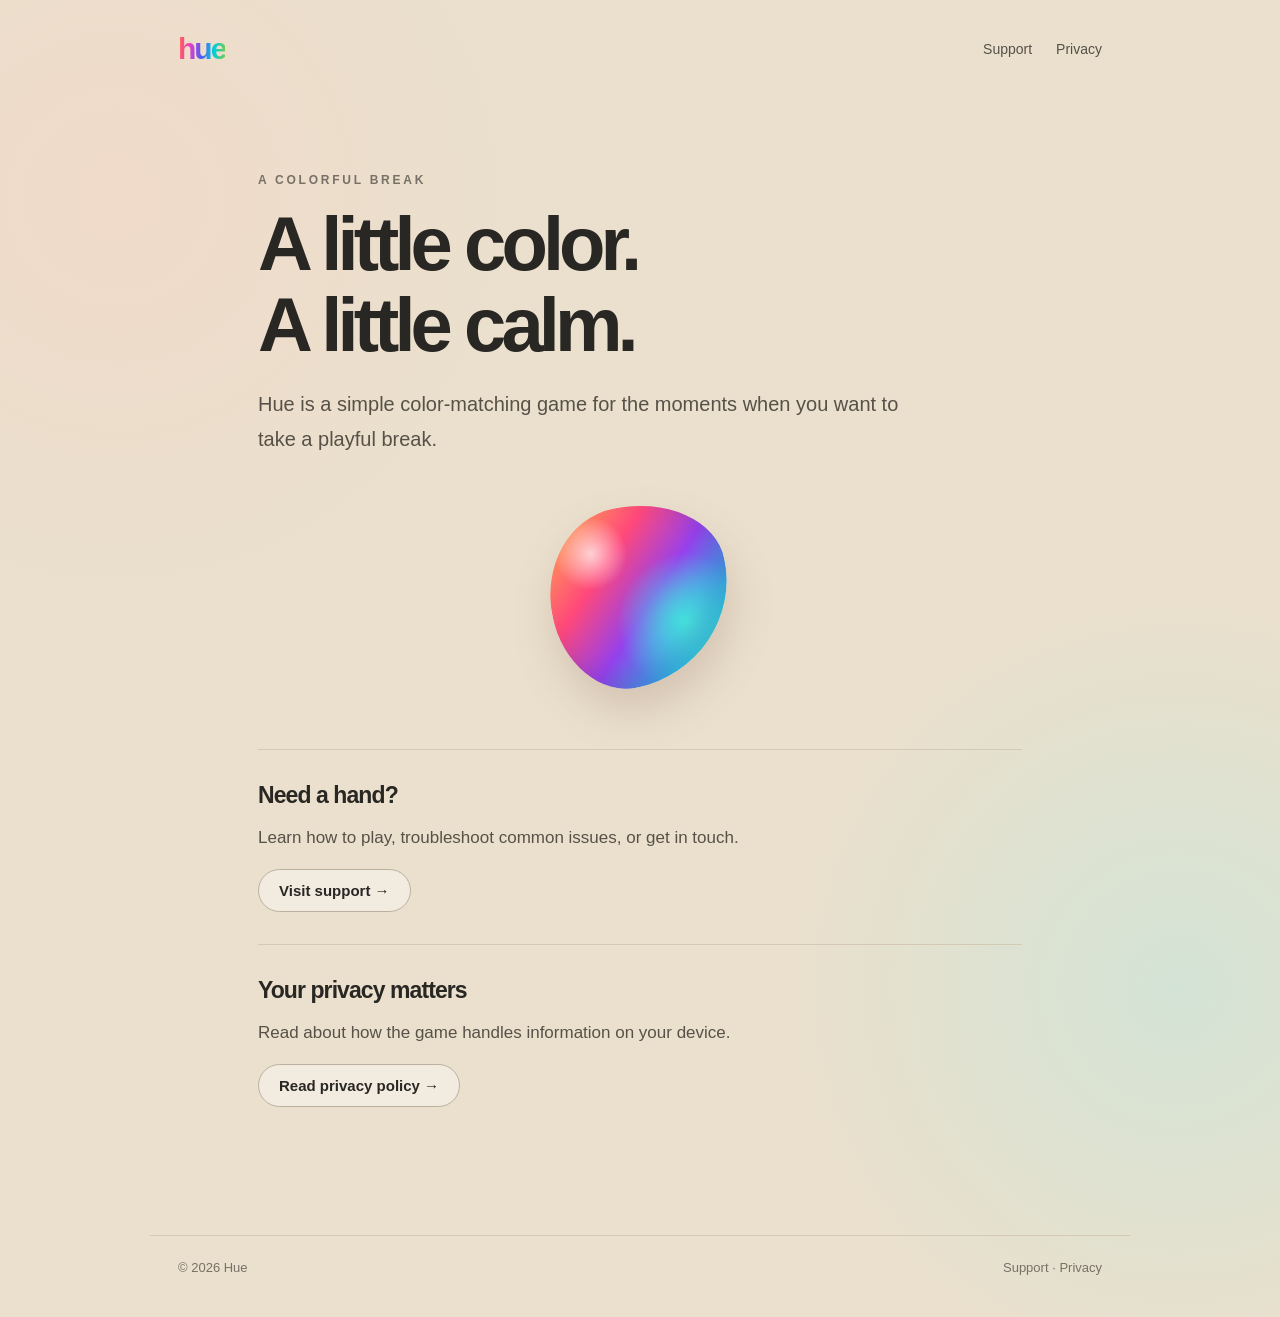
==== hue/index.html @ c6660a91 "added files" ====
<!doctype html><html lang="en"><head><meta charset="utf-8"><meta name="viewport" content="width=device-width,initial-scale=1"><meta name="theme-color" content="#eae0cd"><meta name="description" content="Support and privacy information for Hue, a colorful break."><title>Hue — A colorful break</title><link rel="stylesheet" href="styles.css"></head><body><header><a class="brand" href="index.html" aria-label="Hue home">hue</a><nav><a href="support.html">Support</a><a href="privacy.html">Privacy</a></nav></header><main><span class="eyebrow">A colorful break</span><h1>A little color.<br>A little calm.</h1><p class="lead">Hue is a simple color-matching game for the moments when you want to take a playful break.</p><div class="orb" role="img" aria-label="Colorful glossy abstract blob"></div><div class="section"><h2>Need a hand?</h2><p>Learn how to play, troubleshoot common issues, or get in touch.</p><a class="pill" href="support.html">Visit support →</a></div><div class="section"><h2>Your privacy matters</h2><p>Read about how the game handles information on your device.</p><a class="pill" href="privacy.html">Read privacy policy →</a></div></main><footer><span>© 2026 Hue</span><span><a href="support.html">Support</a> · <a href="privacy.html">Privacy</a></span></footer></body></html>
---- hue/styles.css ----
:root{color-scheme:light;--bg:#eae0cd;--ink:#292723;--muted:#777167;--line:#d5c9b6;--white:#fffaf2}*{box-sizing:border-box}html{scroll-behavior:smooth}body{margin:0;background:radial-gradient(circle at 9% 15%,#f5d7c899,transparent 25%),radial-gradient(circle at 92% 75%,#bfe6dc88,transparent 25%),var(--bg);color:var(--ink);font-family:-apple-system,BlinkMacSystemFont,'Segoe UI',sans-serif;min-height:100vh}a{color:inherit}header{max-width:980px;margin:auto;padding:32px 28px;display:flex;align-items:center;justify-content:space-between;gap:18px}.brand{text-decoration:none;font-size:30px;font-weight:750;letter-spacing:-2px;background:linear-gradient(95deg,#ff673f,#ed3fc4,#505af4,#00cddc,#80cc43);color:transparent;background-clip:text;-webkit-background-clip:text}nav{display:flex;gap:24px}nav a{text-decoration:none;font-size:14px;color:#555048}nav a:hover,nav a[aria-current=page]{color:#171513;text-decoration:underline;text-underline-offset:6px}main{max-width:820px;margin:0 auto;padding:72px 28px 96px}.eyebrow{font-size:12px;text-transform:uppercase;letter-spacing:.23em;color:var(--muted);font-weight:700}h1{font-size:clamp(44px,8vw,76px);letter-spacing:-.065em;line-height:1.06;margin:16px 0 22px;font-weight:700}h2{font-size:23px;letter-spacing:-.04em;margin:0 0 14px}p{font-size:17px;line-height:1.75;color:#575148;margin:0 0 16px}.lead{font-size:20px;max-width:660px}.orb{height:180px;width:180px;border-radius:45% 55% 62% 38%/52% 40% 60% 48%;margin:48px auto 64px;background:radial-gradient(circle at 28% 22%,#ffffffb3,transparent 19%),radial-gradient(circle at 72% 70%,#44e5dd,transparent 38%),linear-gradient(135deg,#ffbd49,#ff487a 32%,#9641ec 55%,#16c7ec 80%,#adf142);box-shadow:inset -12px -15px 22px #51338a33,0 22px 40px #9a766b44;transform:rotate(-12deg)}.section{border-top:1px solid var(--line);padding:32px 0}.section p:last-child{margin-bottom:0}.pill{display:inline-block;padding:12px 20px;border:1px solid #bcb1a0;border-radius:100px;background:#ffffff5e;text-decoration:none;font-weight:600;font-size:15px}.pill:hover{background:#fff9ee}footer{border-top:1px solid var(--line);max-width:980px;margin:auto;padding:24px 28px 42px;display:flex;justify-content:space-between;gap:16px;color:var(--muted);font-size:13px}footer a{text-decoration:none}footer a:hover{text-decoration:underline}.note{padding:17px 20px;background:#ffffff75;border:1px solid #d8c9b3;border-radius:14px;font-size:14px;line-height:1.6;color:#5d534a}@media(max-width:550px){header{padding:24px 20px}nav{gap:14px}main{padding:48px 22px 70px}.orb{height:150px;width:150px}footer{padding:24px 22px 36px;flex-direction:column}}
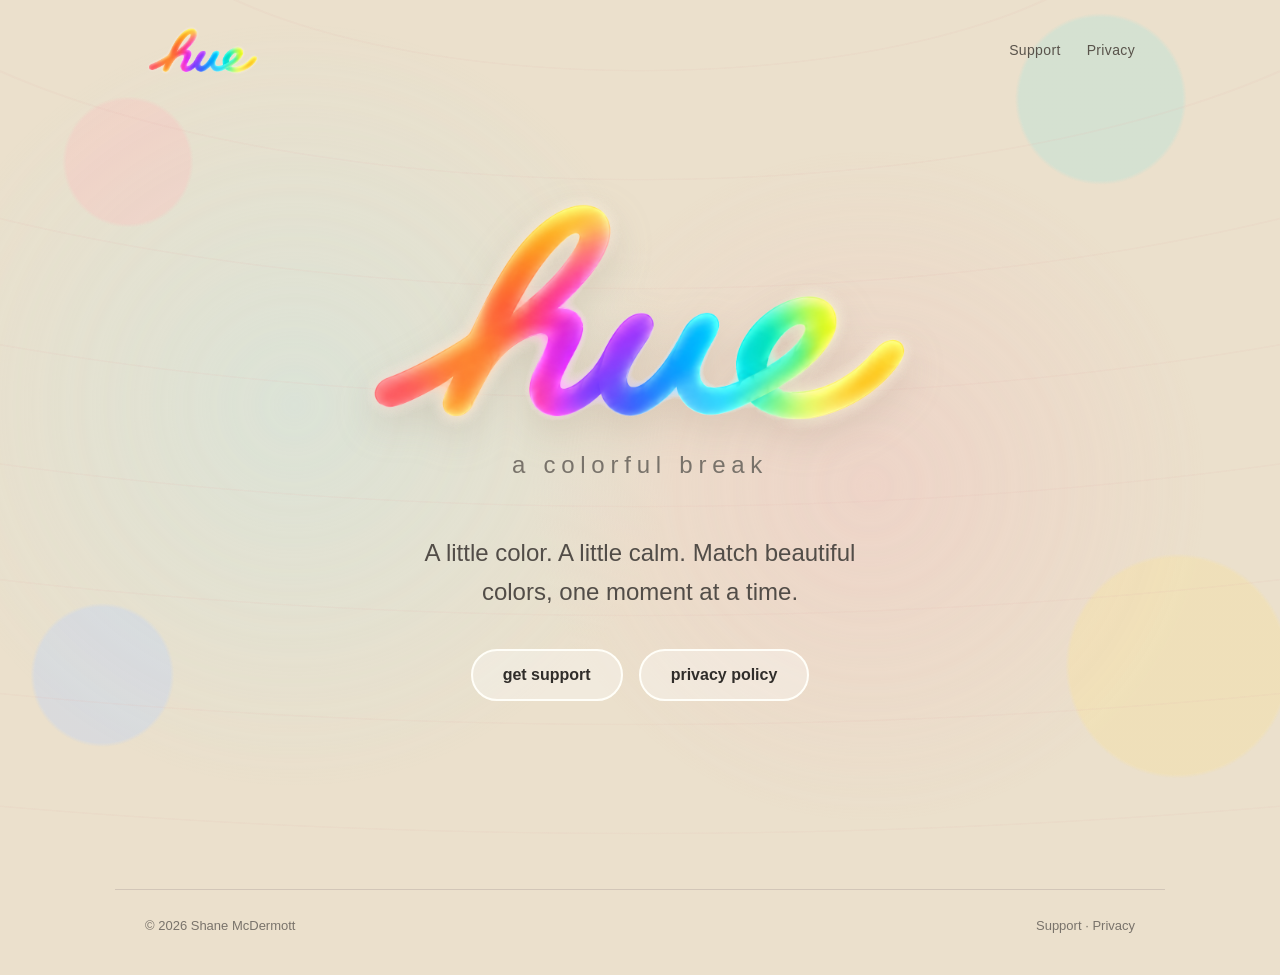
==== commit 8b98c94f: "update hue" ====
--- a/hue/index.html
+++ b/hue/index.html
@@ -1 +1,2 @@
-<!doctype html><html lang="en"><head><meta charset="utf-8"><meta name="viewport" content="width=device-width,initial-scale=1"><meta name="theme-color" content="#eae0cd"><meta name="description" content="Support and privacy information for Hue, a colorful break."><title>Hue — A colorful break</title><link rel="stylesheet" href="styles.css"></head><body><header><a class="brand" href="index.html" aria-label="Hue home">hue</a><nav><a href="support.html">Support</a><a href="privacy.html">Privacy</a></nav></header><main><span class="eyebrow">A colorful break</span><h1>A little color.<br>A little calm.</h1><p class="lead">Hue is a simple color-matching game for the moments when you want to take a playful break.</p><div class="orb" role="img" aria-label="Colorful glossy abstract blob"></div><div class="section"><h2>Need a hand?</h2><p>Learn how to play, troubleshoot common issues, or get in touch.</p><a class="pill" href="support.html">Visit support →</a></div><div class="section"><h2>Your privacy matters</h2><p>Read about how the game handles information on your device.</p><a class="pill" href="privacy.html">Read privacy policy →</a></div></main><footer><span>© 2026 Hue</span><span><a href="support.html">Support</a> · <a href="privacy.html">Privacy</a></span></footer></body></html>
+<!DOCTYPE html>
+<html lang="en"><head><meta charset="utf-8"/><meta content="width=device-width,initial-scale=1" name="viewport"/><meta content="#eae0cd" name="theme-color"/><meta content="Support and privacy information for Hue, a colorful break." name="description"/><title>Hue — A colorful break</title><link href="styles.css" rel="stylesheet"/></head><body><header><a aria-label="Hue home" class="brand" href="index.html"><img alt="Hue" class="brand-logo" src="hue-logo.png"/></a><nav><a href="support.html">Support</a><a href="privacy.html">Privacy</a></nav></header><main><section class="hero"><img alt="Hue colorful handwritten logo" class="hero-logo" src="hue-logo.png"/><p class="tagline">a colorful break</p><p class="hero-copy">A little color. A little calm. Match beautiful colors, one moment at a time.</p><div class="actions"><a class="pill" href="support.html">get support</a><a class="pill" href="privacy.html">privacy policy</a></div></section></main><footer><span>© 2026 Shane McDermott</span><span><a href="support.html">Support</a> · <a href="privacy.html">Privacy</a></span></footer></body></html>
--- a/hue/styles.css
+++ b/hue/styles.css
@@ -1 +1,2 @@
-:root{color-scheme:light;--bg:#eae0cd;--ink:#292723;--muted:#777167;--line:#d5c9b6;--white:#fffaf2}*{box-sizing:border-box}html{scroll-behavior:smooth}body{margin:0;background:radial-gradient(circle at 9% 15%,#f5d7c899,transparent 25%),radial-gradient(circle at 92% 75%,#bfe6dc88,transparent 25%),var(--bg);color:var(--ink);font-family:-apple-system,BlinkMacSystemFont,'Segoe UI',sans-serif;min-height:100vh}a{color:inherit}header{max-width:980px;margin:auto;padding:32px 28px;display:flex;align-items:center;justify-content:space-between;gap:18px}.brand{text-decoration:none;font-size:30px;font-weight:750;letter-spacing:-2px;background:linear-gradient(95deg,#ff673f,#ed3fc4,#505af4,#00cddc,#80cc43);color:transparent;background-clip:text;-webkit-background-clip:text}nav{display:flex;gap:24px}nav a{text-decoration:none;font-size:14px;color:#555048}nav a:hover,nav a[aria-current=page]{color:#171513;text-decoration:underline;text-underline-offset:6px}main{max-width:820px;margin:0 auto;padding:72px 28px 96px}.eyebrow{font-size:12px;text-transform:uppercase;letter-spacing:.23em;color:var(--muted);font-weight:700}h1{font-size:clamp(44px,8vw,76px);letter-spacing:-.065em;line-height:1.06;margin:16px 0 22px;font-weight:700}h2{font-size:23px;letter-spacing:-.04em;margin:0 0 14px}p{font-size:17px;line-height:1.75;color:#575148;margin:0 0 16px}.lead{font-size:20px;max-width:660px}.orb{height:180px;width:180px;border-radius:45% 55% 62% 38%/52% 40% 60% 48%;margin:48px auto 64px;background:radial-gradient(circle at 28% 22%,#ffffffb3,transparent 19%),radial-gradient(circle at 72% 70%,#44e5dd,transparent 38%),linear-gradient(135deg,#ffbd49,#ff487a 32%,#9641ec 55%,#16c7ec 80%,#adf142);box-shadow:inset -12px -15px 22px #51338a33,0 22px 40px #9a766b44;transform:rotate(-12deg)}.section{border-top:1px solid var(--line);padding:32px 0}.section p:last-child{margin-bottom:0}.pill{display:inline-block;padding:12px 20px;border:1px solid #bcb1a0;border-radius:100px;background:#ffffff5e;text-decoration:none;font-weight:600;font-size:15px}.pill:hover{background:#fff9ee}footer{border-top:1px solid var(--line);max-width:980px;margin:auto;padding:24px 28px 42px;display:flex;justify-content:space-between;gap:16px;color:var(--muted);font-size:13px}footer a{text-decoration:none}footer a:hover{text-decoration:underline}.note{padding:17px 20px;background:#ffffff75;border:1px solid #d8c9b3;border-radius:14px;font-size:14px;line-height:1.6;color:#5d534a}@media(max-width:550px){header{padding:24px 20px}nav{gap:14px}main{padding:48px 22px 70px}.orb{height:150px;width:150px}footer{padding:24px 22px 36px;flex-direction:column}}
+
+:root{--cream:#ebe0cc;--ink:#302d2a;--muted:#777168;--border:#ffffffa8}*{box-sizing:border-box}html{scroll-behavior:smooth}body{margin:0;min-height:100vh;background:var(--cream);font-family:-apple-system,BlinkMacSystemFont,"Helvetica Neue",Arial,sans-serif;color:var(--ink);position:relative;isolation:isolate}body:before{content:"";position:fixed;inset:0;z-index:-1;pointer-events:none;background:radial-gradient(circle at 10% 18%,#f6c6c28a 0 4.5%,transparent 4.8%),radial-gradient(circle at 86% 11%,#b4e3da77 0 6%,transparent 6.3%),radial-gradient(circle at 8% 75%,#c6d5f08a 0 5%,transparent 5.3%),radial-gradient(circle at 92% 74%,#f6e1a58c 0 8%,transparent 8.3%),radial-gradient(circle at 68% 54%,#f3bfc16b,transparent 34%),radial-gradient(circle at 23% 45%,#bde9ed66,transparent 35%);opacity:.85}body:after{content:"";position:fixed;inset:0;z-index:-1;pointer-events:none;background:repeating-radial-gradient(ellipse 60% 30% at 50% -12%,transparent 0 195px,#e5b8b251 197px 199px,transparent 201px 310px);opacity:.4}header{max-width:1050px;margin:auto;padding:24px 30px;display:flex;justify-content:space-between;align-items:center;gap:24px}.brand{display:flex;align-items:center}.brand-logo{display:block;width:116px;height:auto}nav{display:flex;gap:26px}nav a{color:#59534b;text-decoration:none;font-size:14px;letter-spacing:.025em}nav a:hover,nav a[aria-current=page]{color:#24211e;text-decoration:underline;text-underline-offset:7px}main{max-width:880px;margin:auto;padding:76px 28px 100px}.hero{text-align:center;min-height:68vh;display:flex;flex-direction:column;align-items:center;justify-content:center;padding-bottom:9vh}.hero-logo{width:min(100%,570px);height:auto;filter:drop-shadow(0 15px 18px #9f8d7640)}.tagline{font-size:clamp(17px,2.5vw,24px);letter-spacing:.24em;color:#79736b;margin:3px 0 48px}.hero-copy{font-size:clamp(18px,2.3vw,24px);line-height:1.6;max-width:500px;margin:0 auto 38px;color:#524d48}.actions{display:flex;flex-wrap:wrap;gap:16px;justify-content:center}.pill{display:inline-block;border:2px solid #fffef8;border-radius:99px;background:#ffffff55;color:#302d2a;text-decoration:none;padding:15px 30px;font-size:16px;font-weight:550;transition:transform .2s,background .2s}.pill:hover{background:#fffdf3a6;transform:translateY(-2px)}.eyebrow{font-size:12px;text-transform:uppercase;letter-spacing:.21em;color:#80776d}h1{font-size:clamp(42px,7vw,68px);letter-spacing:-.05em;margin:16px 0 20px;font-weight:650}h2{font-size:23px;letter-spacing:-.03em;margin:0 0 12px}p{font-size:17px;line-height:1.75;color:#5d554e}.lead{font-size:20px;margin:0 0 42px}.narrow{max-width:720px}.section{padding:28px 32px;margin:18px 0}.glass-section{background:#fffaf182;border:1px solid var(--border);border-radius:26px;box-shadow:0 12px 35px #9c8d7620;backdrop-filter:blur(10px)}.section p{margin:0 0 16px}.section p:last-child{margin-bottom:0}.section .pill{margin-top:8px}.note{font-size:13px!important;background:#ffffff8a;border-radius:12px;padding:12px 14px;margin-top:16px!important}footer{max-width:1050px;margin:auto;padding:28px 30px 42px;border-top:1px solid #d2c6b8;display:flex;justify-content:space-between;gap:20px;color:#79736b;font-size:13px}footer a{color:inherit;text-decoration:none}footer a:hover{text-decoration:underline}@media(max-width:600px){header{padding:18px 22px}.brand-logo{width:90px}nav{gap:18px}main{padding:44px 20px 70px}.hero{min-height:70vh}.tagline{margin:0 0 34px}.section{padding:25px 23px}footer{padding:24px 22px 36px;flex-direction:column}}
